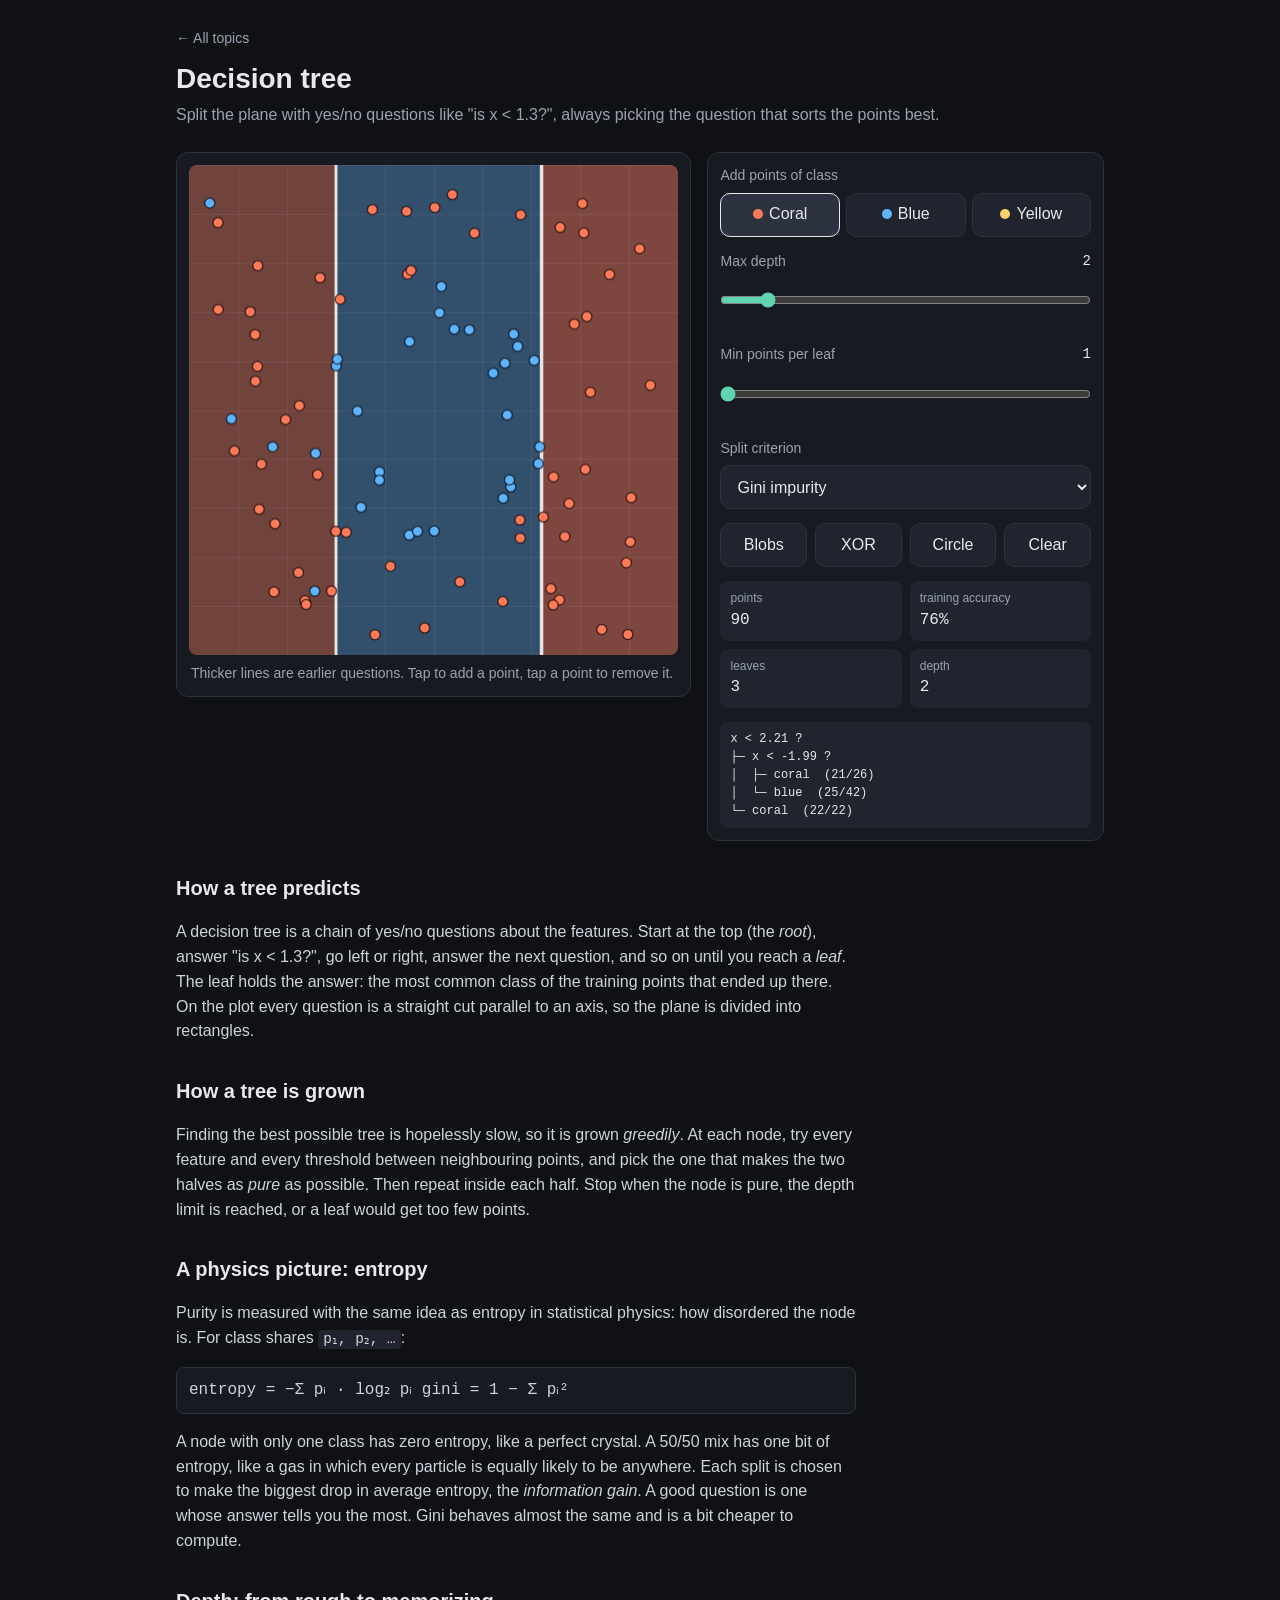
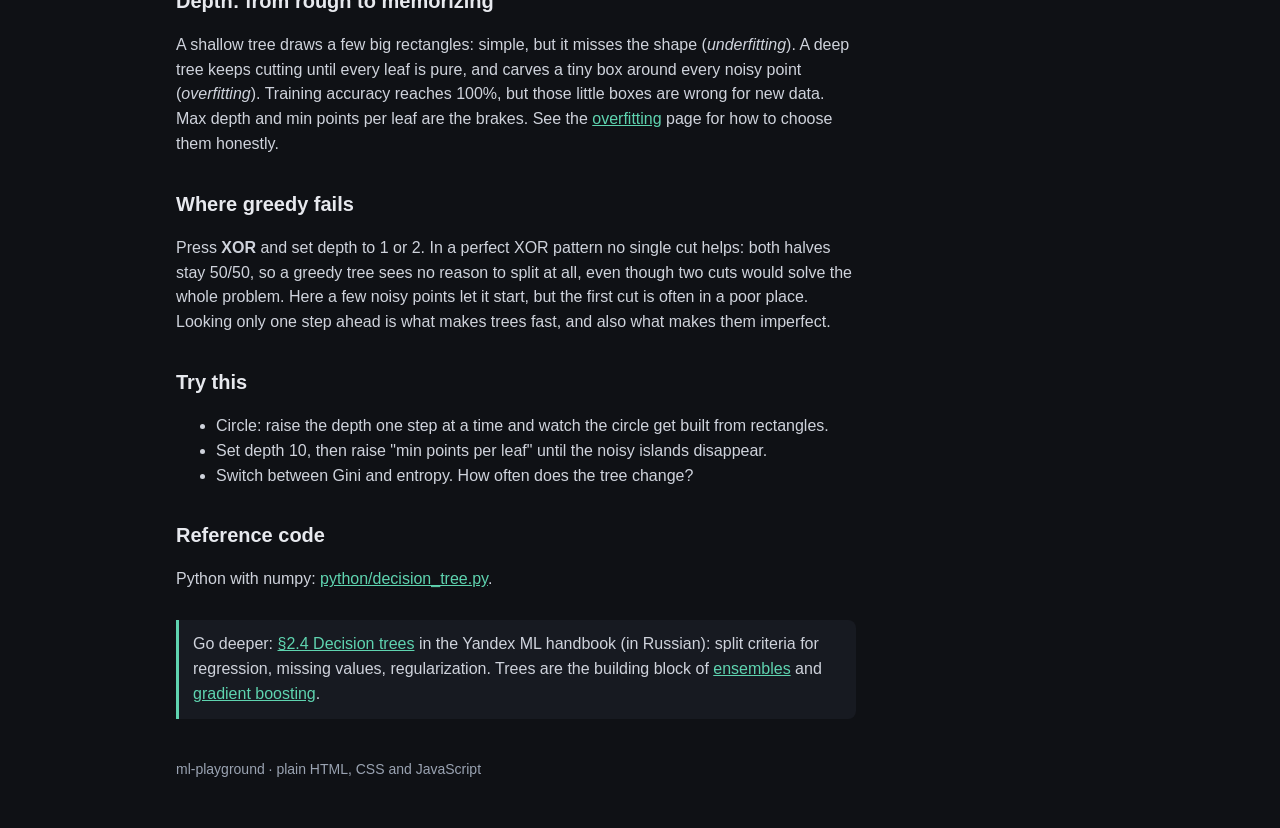
==== topics/decision-tree.html @ 9b952a7c "Add decision tree page with Gini/entropy and tree text view Co-Authored-By: Claude Opus 5.5 <noreply" ====
<!doctype html>
<html lang="en">
<head>
  <meta charset="utf-8">
  <meta name="viewport" content="width=device-width, initial-scale=1, viewport-fit=cover">
  <meta name="theme-color" content="#0f1115">
  <title>Decision Tree · ml-playground</title>
  <meta name="description" content="Grow a decision tree split by split and see how depth turns a rough guess into memorization.">
  <link rel="stylesheet" href="../assets/style.css">
</head>
<body>
  <div class="wrap">
    <header class="site-header">
      <a class="back" href="../index.html">← All topics</a>
      <h1>Decision tree</h1>
      <p class="lead">Split the plane with yes/no questions like "is x &lt; 1.3?", always picking the question that sorts the points best.</p>
    </header>

    <main>
      <section class="demo">
        <div class="panel">
          <canvas id="plot" class="plot square" aria-label="Points and the rectangles the tree cuts the plane into"></canvas>
          <p class="hint">Thicker lines are earlier questions. Tap to add a point, tap a point to remove it.</p>
        </div>

        <div class="panel">
          <div class="field">
            <span class="label">Add points of class</span>
            <div class="segmented" id="class-picker">
              <button type="button" data-value="0" aria-pressed="true"><span class="swatch" style="background:#ff7a59"></span>Coral</button>
              <button type="button" data-value="1" aria-pressed="false"><span class="swatch" style="background:#5fb4ff"></span>Blue</button>
              <button type="button" data-value="2" aria-pressed="false"><span class="swatch" style="background:#ffd166"></span>Yellow</button>
            </div>
          </div>

          <div class="field">
            <label for="depth">Max depth <output id="depth-out" for="depth"></output></label>
            <input id="depth" type="range" min="1" max="10" step="1" value="2">
          </div>

          <div class="field">
            <label for="min-leaf">Min points per leaf <output id="leaf-out" for="min-leaf"></output></label>
            <input id="min-leaf" type="range" min="1" max="20" step="1" value="1">
          </div>

          <div class="field">
            <label for="criterion">Split criterion</label>
            <select id="criterion">
              <option value="gini">Gini impurity</option>
              <option value="entropy">Entropy</option>
            </select>
          </div>

          <div class="buttons four">
            <button id="blobs" type="button">Blobs</button>
            <button id="xor" type="button">XOR</button>
            <button id="circle" type="button">Circle</button>
            <button id="clear" type="button">Clear</button>
          </div>

          <div class="stats">
            <div class="stat"><div class="k">points</div><div class="v" id="stat-n">–</div></div>
            <div class="stat"><div class="k">training accuracy</div><div class="v" id="stat-acc">–</div></div>
            <div class="stat"><div class="k">leaves</div><div class="v" id="stat-leaves">–</div></div>
            <div class="stat"><div class="k">depth</div><div class="v" id="stat-depth">–</div></div>
          </div>

          <pre id="tree" class="tree" aria-label="The tree as text"></pre>
        </div>
      </section>

      <article class="prose">
        <h2>How a tree predicts</h2>
        <p>
          A decision tree is a chain of yes/no questions about the features. Start at the top (the
          <em>root</em>), answer "is x &lt; 1.3?", go left or right, answer the next question, and so on until
          you reach a <em>leaf</em>. The leaf holds the answer: the most common class of the training points that
          ended up there. On the plot every question is a straight cut parallel to an axis, so the plane is
          divided into rectangles.
        </p>

        <h2>How a tree is grown</h2>
        <p>
          Finding the best possible tree is hopelessly slow, so it is grown <em>greedily</em>. At each node, try
          every feature and every threshold between neighbouring points, and pick the one that makes the two
          halves as <em>pure</em> as possible. Then repeat inside each half. Stop when the node is pure, the depth
          limit is reached, or a leaf would get too few points.
        </p>

        <h2>A physics picture: entropy</h2>
        <p>
          Purity is measured with the same idea as entropy in statistical physics: how disordered the node is.
          For class shares <code>p₁, p₂, …</code>:
        </p>
        <p class="formula">entropy = −Σ pᵢ · log₂ pᵢ        gini = 1 − Σ pᵢ²</p>
        <p>
          A node with only one class has zero entropy, like a perfect crystal. A 50/50 mix has one bit of entropy,
          like a gas in which every particle is equally likely to be anywhere. Each split is chosen to make the
          biggest drop in average entropy, the <em>information gain</em>. A good question is one whose answer
          tells you the most. Gini behaves almost the same and is a bit cheaper to compute.
        </p>

        <h2>Depth: from rough to memorizing</h2>
        <p>
          A shallow tree draws a few big rectangles: simple, but it misses the shape (<em>underfitting</em>).
          A deep tree keeps cutting until every leaf is pure, and carves a tiny box around every noisy point
          (<em>overfitting</em>). Training accuracy reaches 100%, but those little boxes are wrong for new data.
          Max depth and min points per leaf are the brakes. See the <a href="overfitting.html">overfitting</a>
          page for how to choose them honestly.
        </p>

        <h2>Where greedy fails</h2>
        <p>
          Press <strong>XOR</strong> and set depth to 1 or 2. In a perfect XOR pattern no single cut helps: both
          halves stay 50/50, so a greedy tree sees no reason to split at all, even though two cuts would solve
          the whole problem. Here a few noisy points let it start, but the first cut is often in a poor place.
          Looking only one step ahead is what makes trees fast, and also what makes them imperfect.
        </p>

        <h2>Try this</h2>
        <ul>
          <li>Circle: raise the depth one step at a time and watch the circle get built from rectangles.</li>
          <li>Set depth 10, then raise "min points per leaf" until the noisy islands disappear.</li>
          <li>Switch between Gini and entropy. How often does the tree change?</li>
        </ul>

        <h2>Reference code</h2>
        <p>
          Python with numpy: <a href="../python/decision_tree.py">python/decision_tree.py</a>.
        </p>

        <p class="source">
          Go deeper: <a href="https://contest.yandex.ru/tracks/ml/supervised-learning/decision-trees" target="_blank" rel="noopener">§2.4 Decision trees</a>
          in the Yandex ML handbook (in Russian): split criteria for regression, missing values, regularization.
          Trees are the building block of <a href="https://contest.yandex.ru/tracks/ml/supervised-learning/ensembles-in-machine-learning" target="_blank" rel="noopener">ensembles</a>
          and <a href="https://contest.yandex.ru/tracks/ml/supervised-learning/gradient-boosting" target="_blank" rel="noopener">gradient boosting</a>.
        </p>
      </article>
    </main>

    <footer class="site-footer">ml-playground · plain HTML, CSS and JavaScript</footer>
  </div>

  <script src="../assets/common.js"></script>
  <script src="decision-tree.js"></script>
</body>
</html>
---- assets/style.css ----
/* Shared styles for ml-playground. Dark theme, mobile-first. */

:root {
  color-scheme: dark;
  --bg: #0f1115;
  --surface: #171a21;
  --surface-2: #20242e;
  --border: #2c3240;
  --text: #e7e9ee;
  --muted: #9aa3b2;
  --accent: #5fd4b0;
  --accent-ink: #06261d;
  --ball: #ff7a59;
  --danger: #ff6b6b;
  --radius: 12px;
  --gutter: 16px;
  --font: -apple-system, BlinkMacSystemFont, "Segoe UI", Roboto, sans-serif;
  --mono: ui-monospace, SFMono-Regular, Menlo, Consolas, monospace;
}

* { box-sizing: border-box; }

html { -webkit-text-size-adjust: 100%; }

body {
  margin: 0;
  background: var(--bg);
  color: var(--text);
  font: 16px/1.55 var(--font);
}

a { color: var(--accent); }

code {
  font-family: var(--mono);
  font-size: 0.9em;
  background: var(--surface-2);
  padding: 0.1em 0.35em;
  border-radius: 4px;
}

.wrap {
  max-width: 960px;
  margin: 0 auto;
  padding: 0 var(--gutter) 48px;
}

/* Header */

.site-header {
  padding: 20px 0 8px;
}
.site-header .back {
  display: inline-block;
  color: var(--muted);
  text-decoration: none;
  font-size: 14px;
  padding: 8px 0;
}
h1 { font-size: 28px; line-height: 1.2; margin: 4px 0 8px; }
h2 { font-size: 20px; margin: 32px 0 8px; }
.lead { color: var(--muted); margin: 0 0 16px; }

/* Topic cards (index page) */

.cards {
  display: grid;
  gap: 12px;
  grid-template-columns: 1fr;
  margin-top: 16px;
}
@media (min-width: 600px) {
  .cards { grid-template-columns: repeat(2, 1fr); }
}
@media (min-width: 900px) {
  .cards { grid-template-columns: repeat(3, 1fr); }
}
.card {
  display: block;
  background: var(--surface);
  border: 1px solid var(--border);
  border-radius: var(--radius);
  padding: 16px;
  color: var(--text);
  text-decoration: none;
}
a.card:hover, a.card:focus-visible { border-color: var(--accent); }
.card h3 { margin: 0 0 6px; font-size: 18px; }
.card p { margin: 0; color: var(--muted); font-size: 15px; }
.card .tag {
  display: inline-block;
  margin-top: 12px;
  font-size: 13px;
  padding: 2px 10px;
  border-radius: 999px;
  background: var(--accent);
  color: var(--accent-ink);
  font-weight: 600;
}
.card.soon { opacity: 0.55; }
.card.soon .tag { background: var(--surface-2); color: var(--muted); }

/* Demo layout: canvas + controls side by side on wide screens */

.demo {
  display: grid;
  gap: 16px;
  grid-template-columns: 1fr;
}
@media (min-width: 800px) {
  .demo { grid-template-columns: minmax(0, 1.3fr) minmax(0, 1fr); align-items: start; }
}

.panel {
  background: var(--surface);
  border: 1px solid var(--border);
  border-radius: var(--radius);
  padding: 12px;
}

.plot {
  display: block;
  width: 100%;
  border-radius: 8px;
  background: var(--surface-2);
  touch-action: manipulation;
}
.plot.square { aspect-ratio: 1 / 1; }
.plot.chart { height: 140px; }

.hint { color: var(--muted); font-size: 14px; margin: 8px 2px 0; }

/* Controls */

.field { margin-bottom: 14px; }
.field label, .field .label {
  display: flex;
  justify-content: space-between;
  font-size: 14px;
  color: var(--muted);
  margin-bottom: 6px;
}
.field output { color: var(--text); font-family: var(--mono); }

select, button {
  font: inherit;
  color: var(--text);
  background: var(--surface-2);
  border: 1px solid var(--border);
  border-radius: 10px;
  min-height: 44px;
}
select { width: 100%; padding: 0 12px; }

.buttons { display: grid; grid-template-columns: repeat(3, 1fr); gap: 8px; }
button { padding: 0 12px; cursor: pointer; }
button:active { transform: translateY(1px); }
button.primary { background: var(--accent); color: var(--accent-ink); border-color: var(--accent); font-weight: 600; }

input[type="range"] {
  width: 100%;
  height: 44px;
  margin: 0;
  accent-color: var(--accent);
  background: transparent;
}

.buttons + .buttons { margin-top: 8px; }
.buttons.two { grid-template-columns: repeat(2, 1fr); }
.buttons.four { grid-template-columns: repeat(4, 1fr); }
.buttons.four button { padding: 0 4px; }
button:disabled { opacity: 0.4; cursor: default; }

/* Segmented control: one pressed button out of several */
.segmented { display: flex; gap: 6px; }
.segmented button { flex: 1; padding: 0 6px; }
.segmented button[aria-pressed="true"] { border-color: var(--text); background: var(--border); }
.swatch {
  display: inline-block; width: 10px; height: 10px; border-radius: 50%;
  margin-right: 6px; vertical-align: 0;
}

.check { display: flex; align-items: center; gap: 10px; min-height: 44px; font-size: 15px; }
.check input { width: 20px; height: 20px; accent-color: var(--accent); margin: 0; }

.tree {
  font-family: var(--mono);
  font-size: 12px;
  line-height: 1.5;
  background: var(--surface-2);
  border-radius: 8px;
  padding: 8px 10px;
  margin: 12px 0 0;
  max-height: 220px;
  overflow: auto;
  white-space: pre;
}

.legend { display: flex; flex-wrap: wrap; gap: 4px 14px; font-size: 13px; color: var(--muted); margin: 8px 2px 0; }
.legend i { display: inline-block; width: 14px; height: 3px; border-radius: 2px; margin-right: 6px; vertical-align: middle; }

.source {
  margin-top: 28px;
  padding: 12px 14px;
  border-left: 3px solid var(--accent);
  background: var(--surface);
  border-radius: 0 8px 8px 0;
}

/* Readouts */

.stats {
  display: grid;
  grid-template-columns: repeat(2, 1fr);
  gap: 8px;
  margin: 14px 0;
}
.stat { background: var(--surface-2); border-radius: 8px; padding: 8px 10px; }
.stat .k { font-size: 12px; color: var(--muted); }
.stat .v { font-family: var(--mono); font-size: 16px; overflow-wrap: anywhere; }
.status { min-height: 1.5em; font-size: 14px; color: var(--muted); }
.status.bad { color: var(--danger); }
.status.good { color: var(--accent); }

/* Long-form text */

.prose { max-width: 680px; }
.prose p, .prose li { color: #cfd3dc; }
.formula {
  font-family: var(--mono);
  background: var(--surface);
  border: 1px solid var(--border);
  border-radius: 8px;
  padding: 10px 12px;
  overflow-x: auto;
}

.site-footer { color: var(--muted); font-size: 14px; margin-top: 40px; }
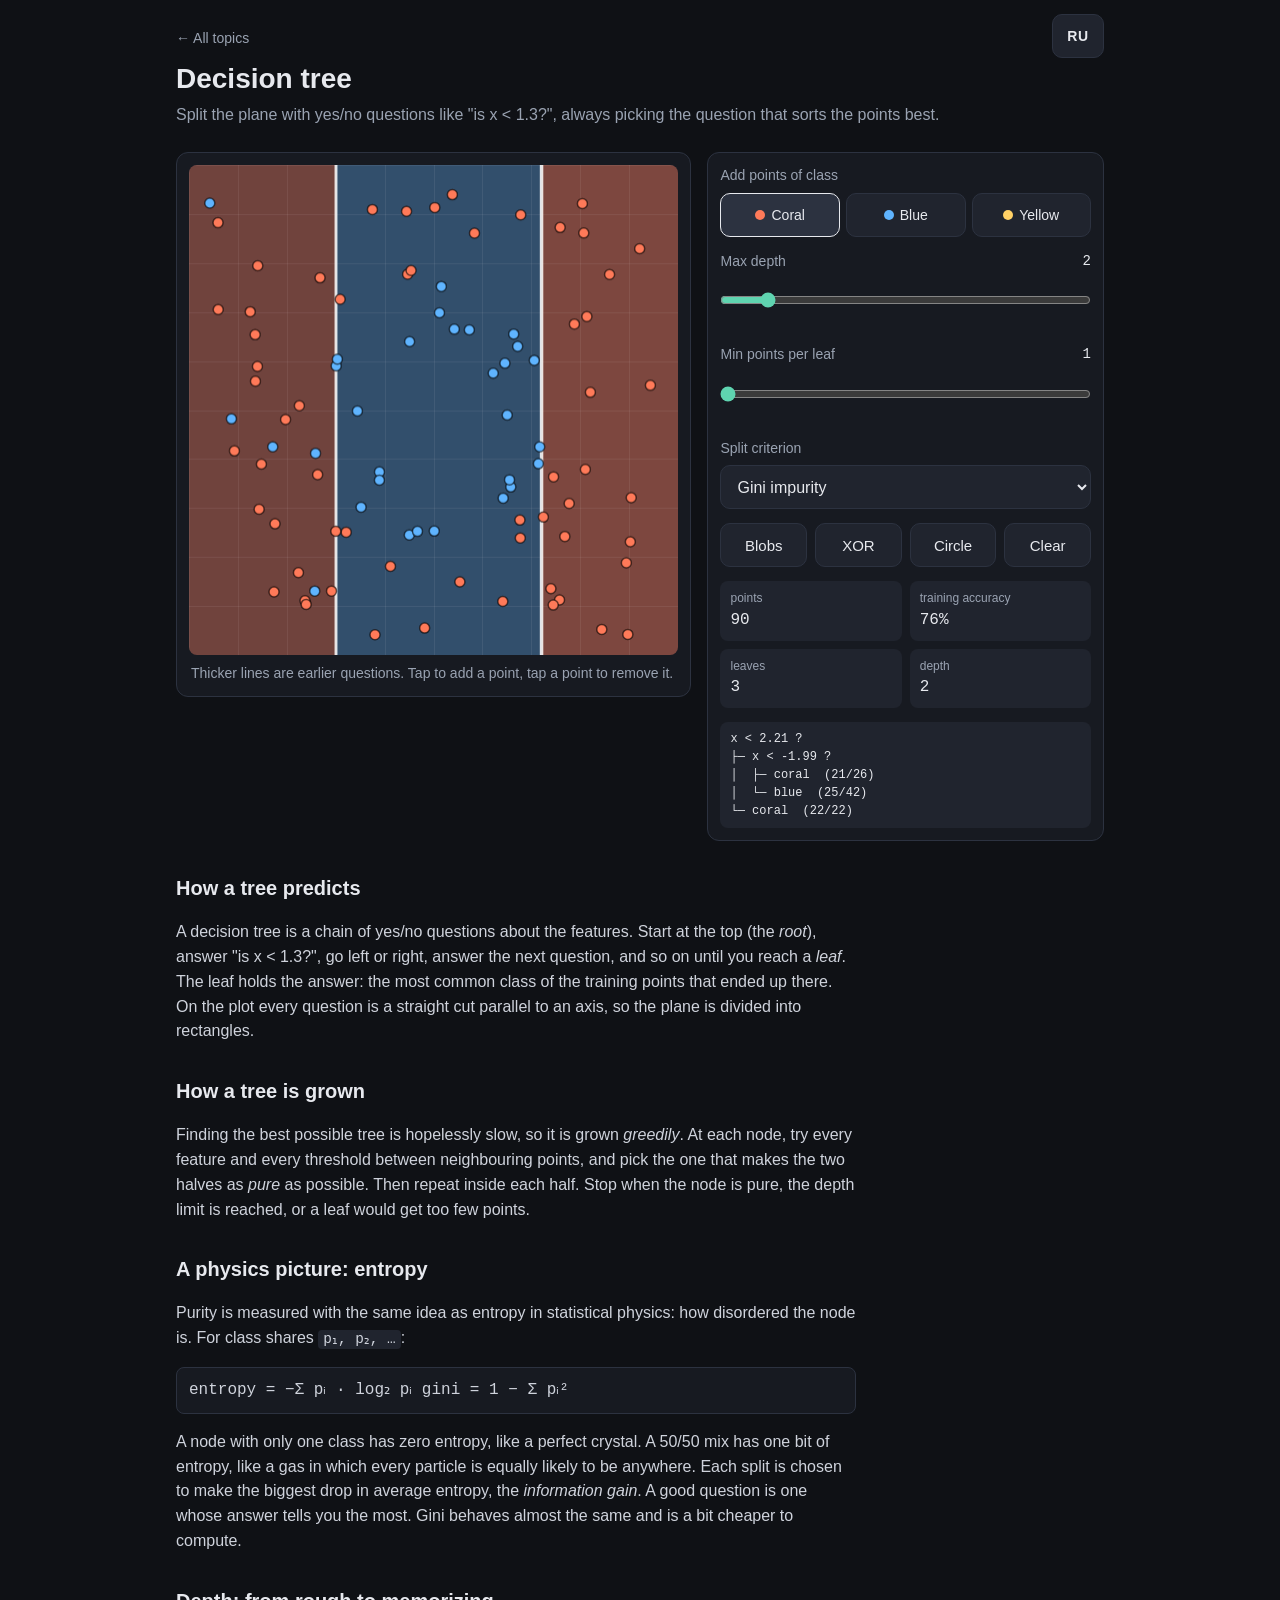
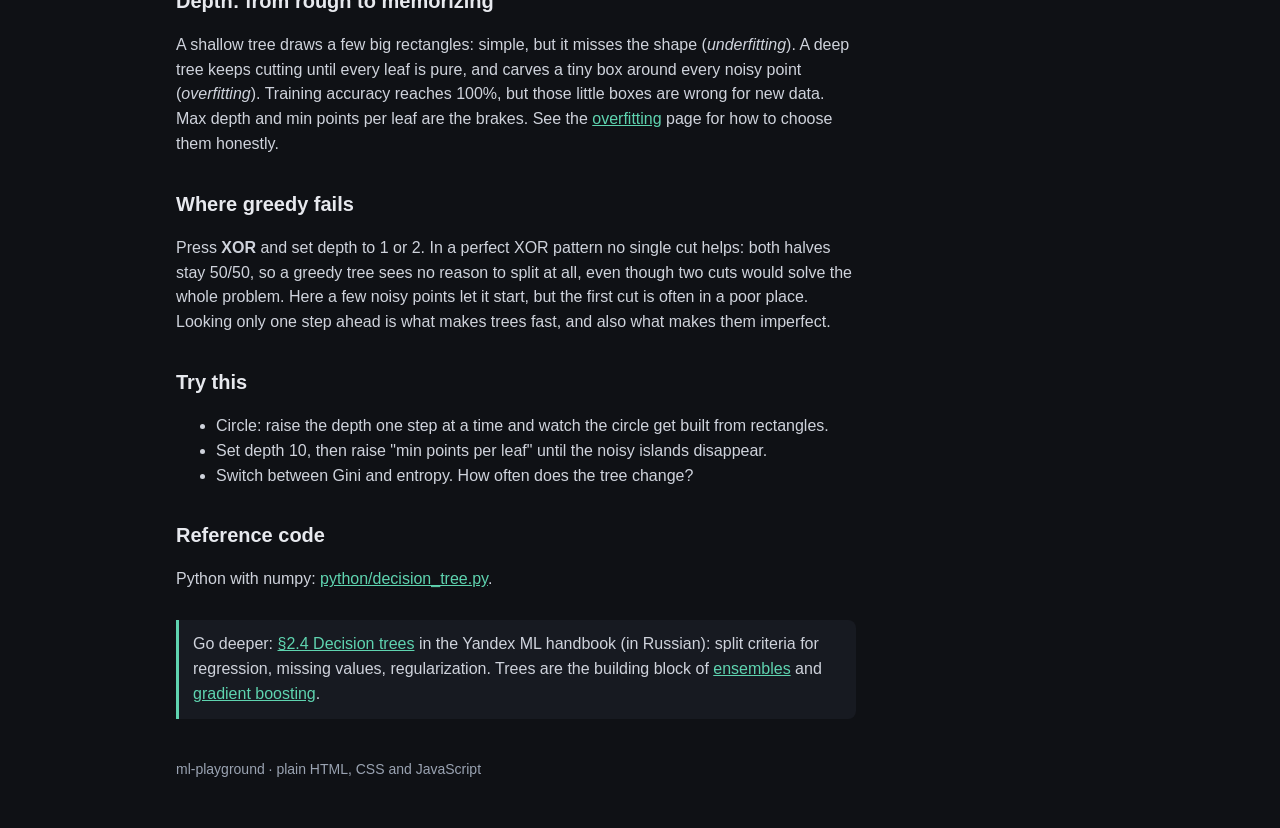
==== commit 80b5b122: "Translate all topic pages to Russian and fit long labels on phones Each topic gets a <topic>.ru.js d" ====
--- a/topics/decision-tree.html
+++ b/topics/decision-tree.html
@@ -4,72 +4,72 @@
   <meta charset="utf-8">
   <meta name="viewport" content="width=device-width, initial-scale=1, viewport-fit=cover">
   <meta name="theme-color" content="#0f1115">
-  <title>Decision Tree · ml-playground</title>
+  <title data-i18n="tree.title">Decision Tree · ml-playground</title>
   <meta name="description" content="Grow a decision tree split by split and see how depth turns a rough guess into memorization.">
-  <link rel="stylesheet" href="../assets/style.css">
+  <link rel="stylesheet" href="../assets/style.css?v=3">
 </head>
 <body>
   <div class="wrap">
     <header class="site-header">
-      <a class="back" href="../index.html">← All topics</a>
-      <h1>Decision tree</h1>
-      <p class="lead">Split the plane with yes/no questions like "is x &lt; 1.3?", always picking the question that sorts the points best.</p>
+      <a class="back" href="../index.html" data-i18n>← All topics</a>
+      <h1 data-i18n>Decision tree</h1>
+      <p class="lead" data-i18n="tree.lead">Split the plane with yes/no questions like "is x &lt; 1.3?", always picking the question that sorts the points best.</p>
     </header>
 
     <main>
       <section class="demo">
         <div class="panel">
           <canvas id="plot" class="plot square" aria-label="Points and the rectangles the tree cuts the plane into"></canvas>
-          <p class="hint">Thicker lines are earlier questions. Tap to add a point, tap a point to remove it.</p>
+          <p class="hint" data-i18n="tree.hint">Thicker lines are earlier questions. Tap to add a point, tap a point to remove it.</p>
         </div>
 
         <div class="panel">
           <div class="field">
-            <span class="label">Add points of class</span>
+            <span class="label" data-i18n>Add points of class</span>
             <div class="segmented" id="class-picker">
-              <button type="button" data-value="0" aria-pressed="true"><span class="swatch" style="background:#ff7a59"></span>Coral</button>
-              <button type="button" data-value="1" aria-pressed="false"><span class="swatch" style="background:#5fb4ff"></span>Blue</button>
-              <button type="button" data-value="2" aria-pressed="false"><span class="swatch" style="background:#ffd166"></span>Yellow</button>
+              <button type="button" data-value="0" aria-pressed="true"><span class="swatch" style="background:#ff7a59"></span><span data-i18n>Coral</span></button>
+              <button type="button" data-value="1" aria-pressed="false"><span class="swatch" style="background:#5fb4ff"></span><span data-i18n>Blue</span></button>
+              <button type="button" data-value="2" aria-pressed="false"><span class="swatch" style="background:#ffd166"></span><span data-i18n>Yellow</span></button>
             </div>
           </div>
 
           <div class="field">
-            <label for="depth">Max depth <output id="depth-out" for="depth"></output></label>
+            <label for="depth"><span data-i18n>Max depth</span> <output id="depth-out" for="depth"></output></label>
             <input id="depth" type="range" min="1" max="10" step="1" value="2">
           </div>
 
           <div class="field">
-            <label for="min-leaf">Min points per leaf <output id="leaf-out" for="min-leaf"></output></label>
+            <label for="min-leaf"><span data-i18n>Min points per leaf</span> <output id="leaf-out" for="min-leaf"></output></label>
             <input id="min-leaf" type="range" min="1" max="20" step="1" value="1">
           </div>
 
           <div class="field">
-            <label for="criterion">Split criterion</label>
+            <label for="criterion" data-i18n>Split criterion</label>
             <select id="criterion">
-              <option value="gini">Gini impurity</option>
-              <option value="entropy">Entropy</option>
+              <option value="gini" data-i18n>Gini impurity</option>
+              <option value="entropy" data-i18n>Entropy</option>
             </select>
           </div>
 
           <div class="buttons four">
-            <button id="blobs" type="button">Blobs</button>
+            <button id="blobs" type="button" data-i18n>Blobs</button>
             <button id="xor" type="button">XOR</button>
-            <button id="circle" type="button">Circle</button>
-            <button id="clear" type="button">Clear</button>
+            <button id="circle" type="button" data-i18n>Circle</button>
+            <button id="clear" type="button" data-i18n>Clear</button>
           </div>
 
           <div class="stats">
-            <div class="stat"><div class="k">points</div><div class="v" id="stat-n">–</div></div>
-            <div class="stat"><div class="k">training accuracy</div><div class="v" id="stat-acc">–</div></div>
-            <div class="stat"><div class="k">leaves</div><div class="v" id="stat-leaves">–</div></div>
-            <div class="stat"><div class="k">depth</div><div class="v" id="stat-depth">–</div></div>
+            <div class="stat"><div class="k" data-i18n>points</div><div class="v" id="stat-n">–</div></div>
+            <div class="stat"><div class="k" data-i18n>training accuracy</div><div class="v" id="stat-acc">–</div></div>
+            <div class="stat"><div class="k" data-i18n>leaves</div><div class="v" id="stat-leaves">–</div></div>
+            <div class="stat"><div class="k" data-i18n>depth</div><div class="v" id="stat-depth">–</div></div>
           </div>
 
           <pre id="tree" class="tree" aria-label="The tree as text"></pre>
         </div>
       </section>
 
-      <article class="prose">
+      <article class="prose" data-i18n="tree.article">
         <h2>How a tree predicts</h2>
         <p>
           A decision tree is a chain of yes/no questions about the features. Start at the top (the
@@ -138,10 +138,13 @@
       </article>
     </main>
 
-    <footer class="site-footer">ml-playground · plain HTML, CSS and JavaScript</footer>
+    <footer class="site-footer" data-i18n>ml-playground · plain HTML, CSS and JavaScript</footer>
   </div>
 
-  <script src="../assets/common.js"></script>
-  <script src="decision-tree.js"></script>
+  <script src="../assets/i18n.js?v=3"></script>
+  <script src="../assets/ru-common.js?v=3"></script>
+  <script src="decision-tree.ru.js?v=3"></script>
+  <script src="../assets/common.js?v=3"></script>
+  <script src="decision-tree.js?v=3"></script>
 </body>
 </html>
--- a/assets/style.css
+++ b/assets/style.css
@@ -48,8 +48,19 @@
 /* Header */
 
 .site-header {
+  position: relative;
   padding: 20px 0 8px;
 }
+.lang-toggle {
+  position: absolute;
+  top: 14px;
+  right: 0;
+  min-width: 52px;
+  font-size: 14px;
+  font-weight: 600;
+  letter-spacing: 0.04em;
+}
+.site-header h1 { padding-right: 64px; }
 .site-header .back {
   display: inline-block;
   color: var(--muted);
@@ -97,6 +108,17 @@
   color: var(--accent-ink);
   font-weight: 600;
 }
+.card { position: relative; }
+.card .num {
+  position: absolute; top: 14px; right: 14px;
+  width: 26px; height: 26px; border-radius: 50%;
+  display: grid; place-items: center;
+  font-size: 13px; font-weight: 600;
+  border: 1px solid var(--border); color: var(--muted);
+}
+.card h3 { padding-right: 34px; }
+.ref { font-size: 12px; color: var(--muted); font-weight: 400; margin-left: 10px; }
+.section-title { margin: 28px 0 0; font-size: 18px; }
 .card.soon { opacity: 0.55; }
 .card.soon .tag { background: var(--surface-2); color: var(--muted); }
 
@@ -105,7 +127,7 @@
 .demo {
   display: grid;
   gap: 16px;
-  grid-template-columns: 1fr;
+  grid-template-columns: minmax(0, 1fr);
 }
 @media (min-width: 800px) {
   .demo { grid-template-columns: minmax(0, 1.3fr) minmax(0, 1fr); align-items: start; }
@@ -152,8 +174,10 @@
 }
 select { width: 100%; padding: 0 12px; }
 
-.buttons { display: grid; grid-template-columns: repeat(3, 1fr); gap: 8px; }
-button { padding: 0 12px; cursor: pointer; }
+.buttons { display: grid; grid-template-columns: repeat(3, minmax(0, 1fr)); gap: 8px; }
+/* Long (e.g. Russian) labels wrap to two lines instead of widening the layout. */
+button { padding: 0 6px; cursor: pointer; min-width: 0; overflow: hidden; line-height: 1.15; }
+.buttons button { font-size: 15px; }
 button:active { transform: translateY(1px); }
 button.primary { background: var(--accent); color: var(--accent-ink); border-color: var(--accent); font-weight: 600; }
 
@@ -166,14 +190,14 @@
 }
 
 .buttons + .buttons { margin-top: 8px; }
-.buttons.two { grid-template-columns: repeat(2, 1fr); }
-.buttons.four { grid-template-columns: repeat(4, 1fr); }
+.buttons.two { grid-template-columns: repeat(2, minmax(0, 1fr)); }
+.buttons.four { grid-template-columns: repeat(4, minmax(0, 1fr)); }
 .buttons.four button { padding: 0 4px; }
 button:disabled { opacity: 0.4; cursor: default; }
 
 /* Segmented control: one pressed button out of several */
 .segmented { display: flex; gap: 6px; }
-.segmented button { flex: 1; padding: 0 6px; }
+.segmented button { flex: 1 1 0; padding: 0 4px; font-size: 14px; white-space: nowrap; }
 .segmented button[aria-pressed="true"] { border-color: var(--text); background: var(--border); }
 .swatch {
   display: inline-block; width: 10px; height: 10px; border-radius: 50%;
